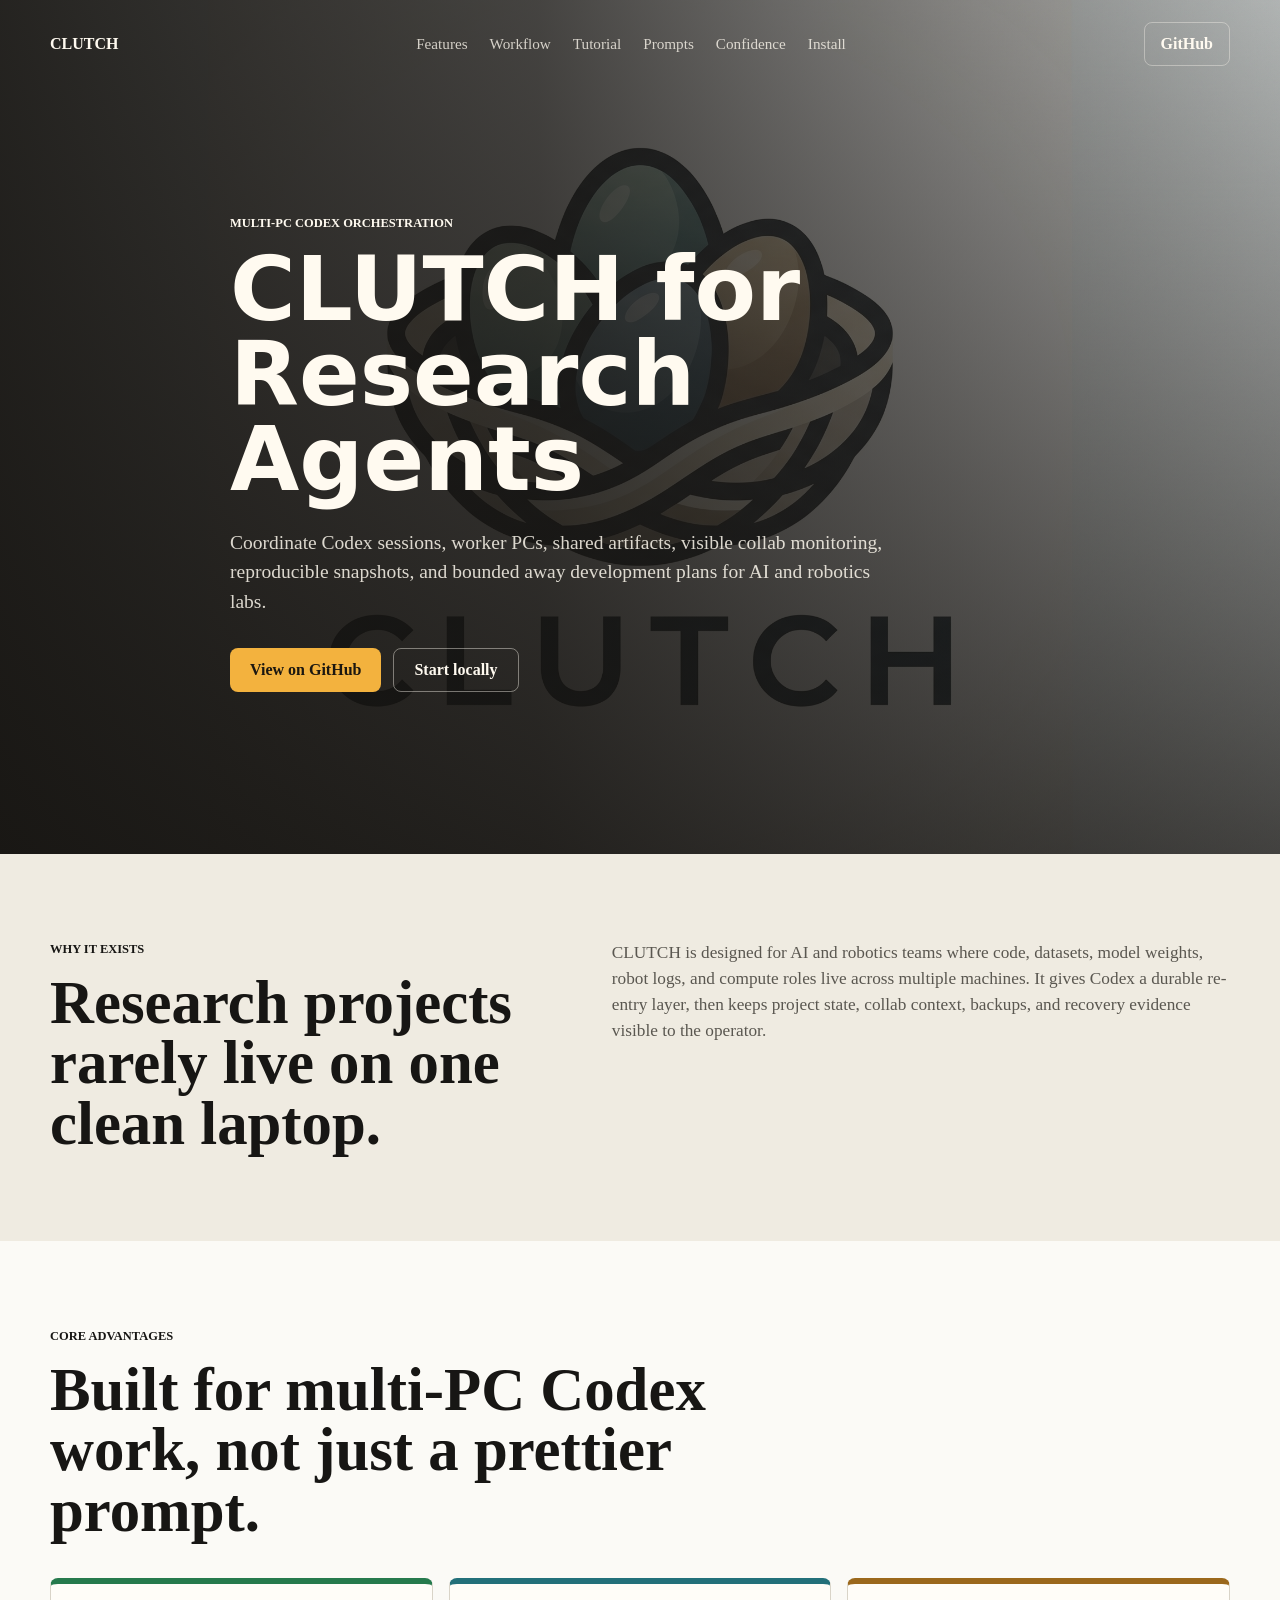
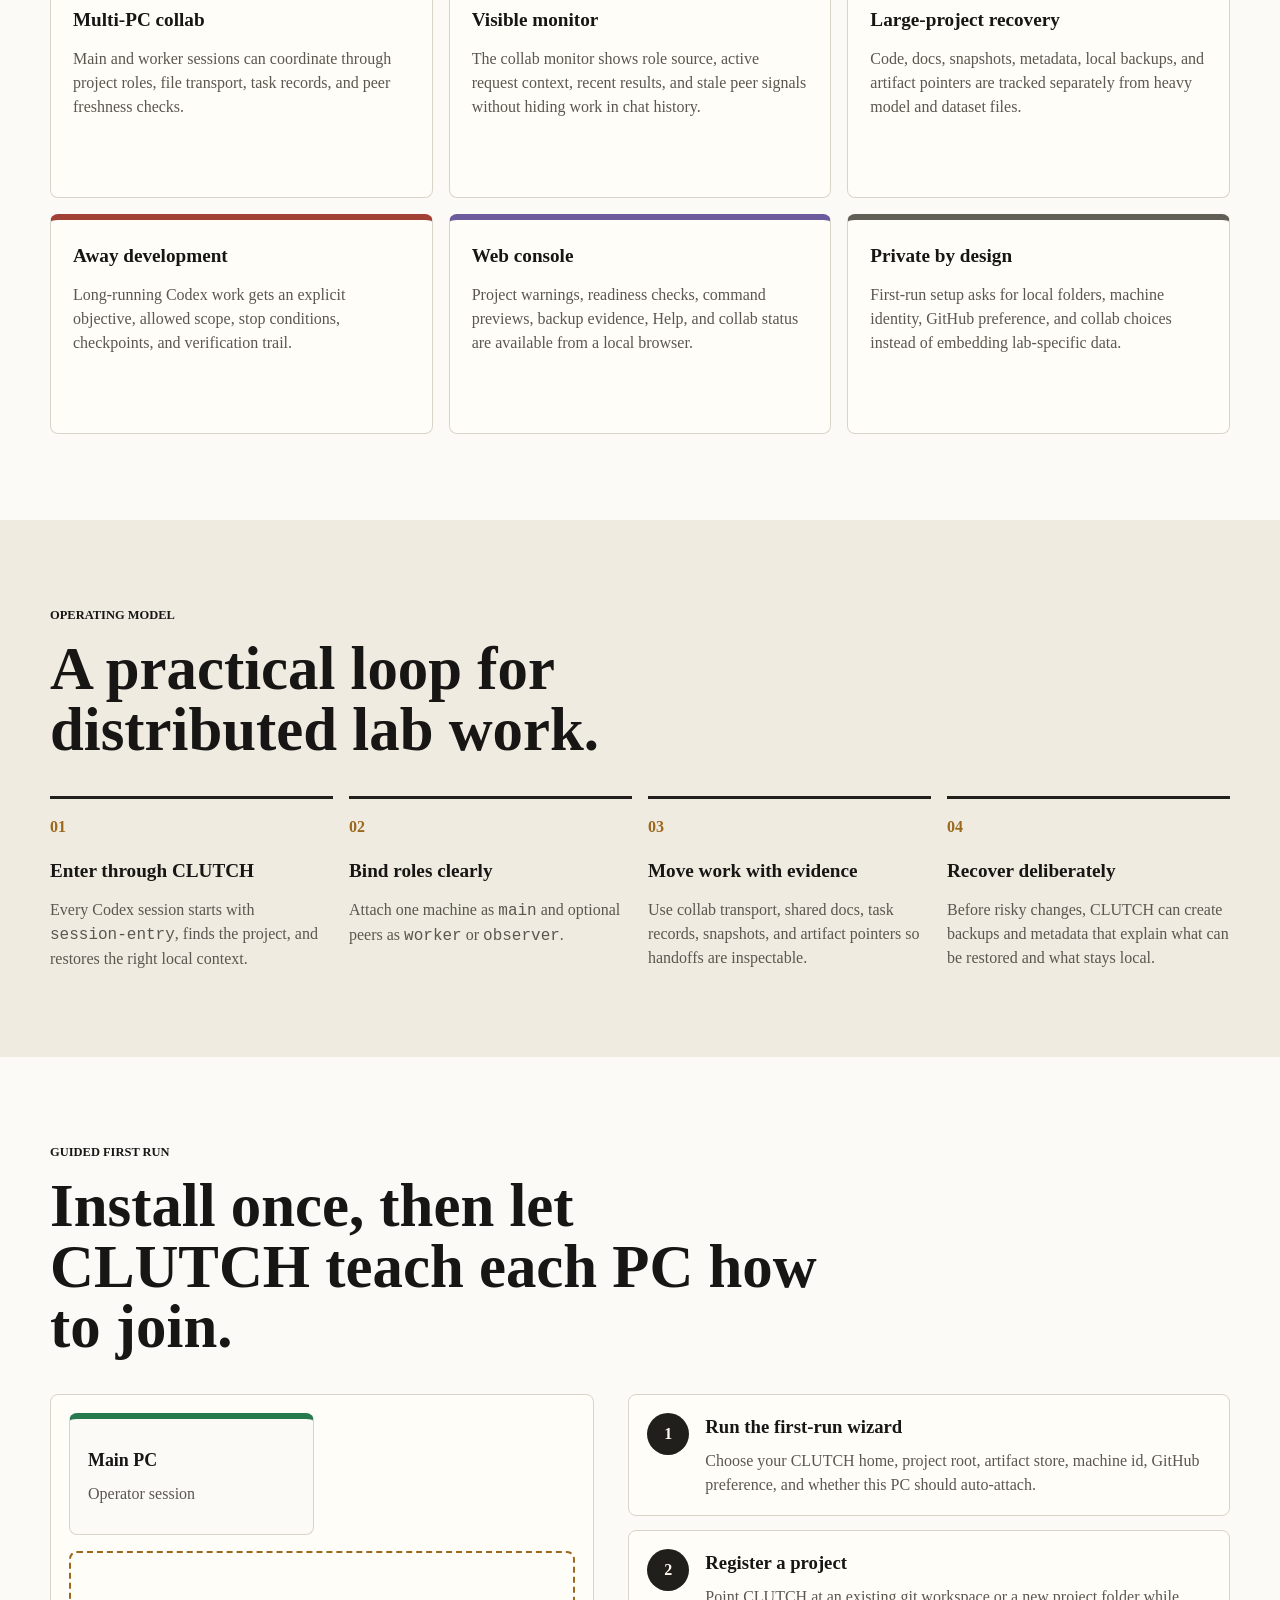
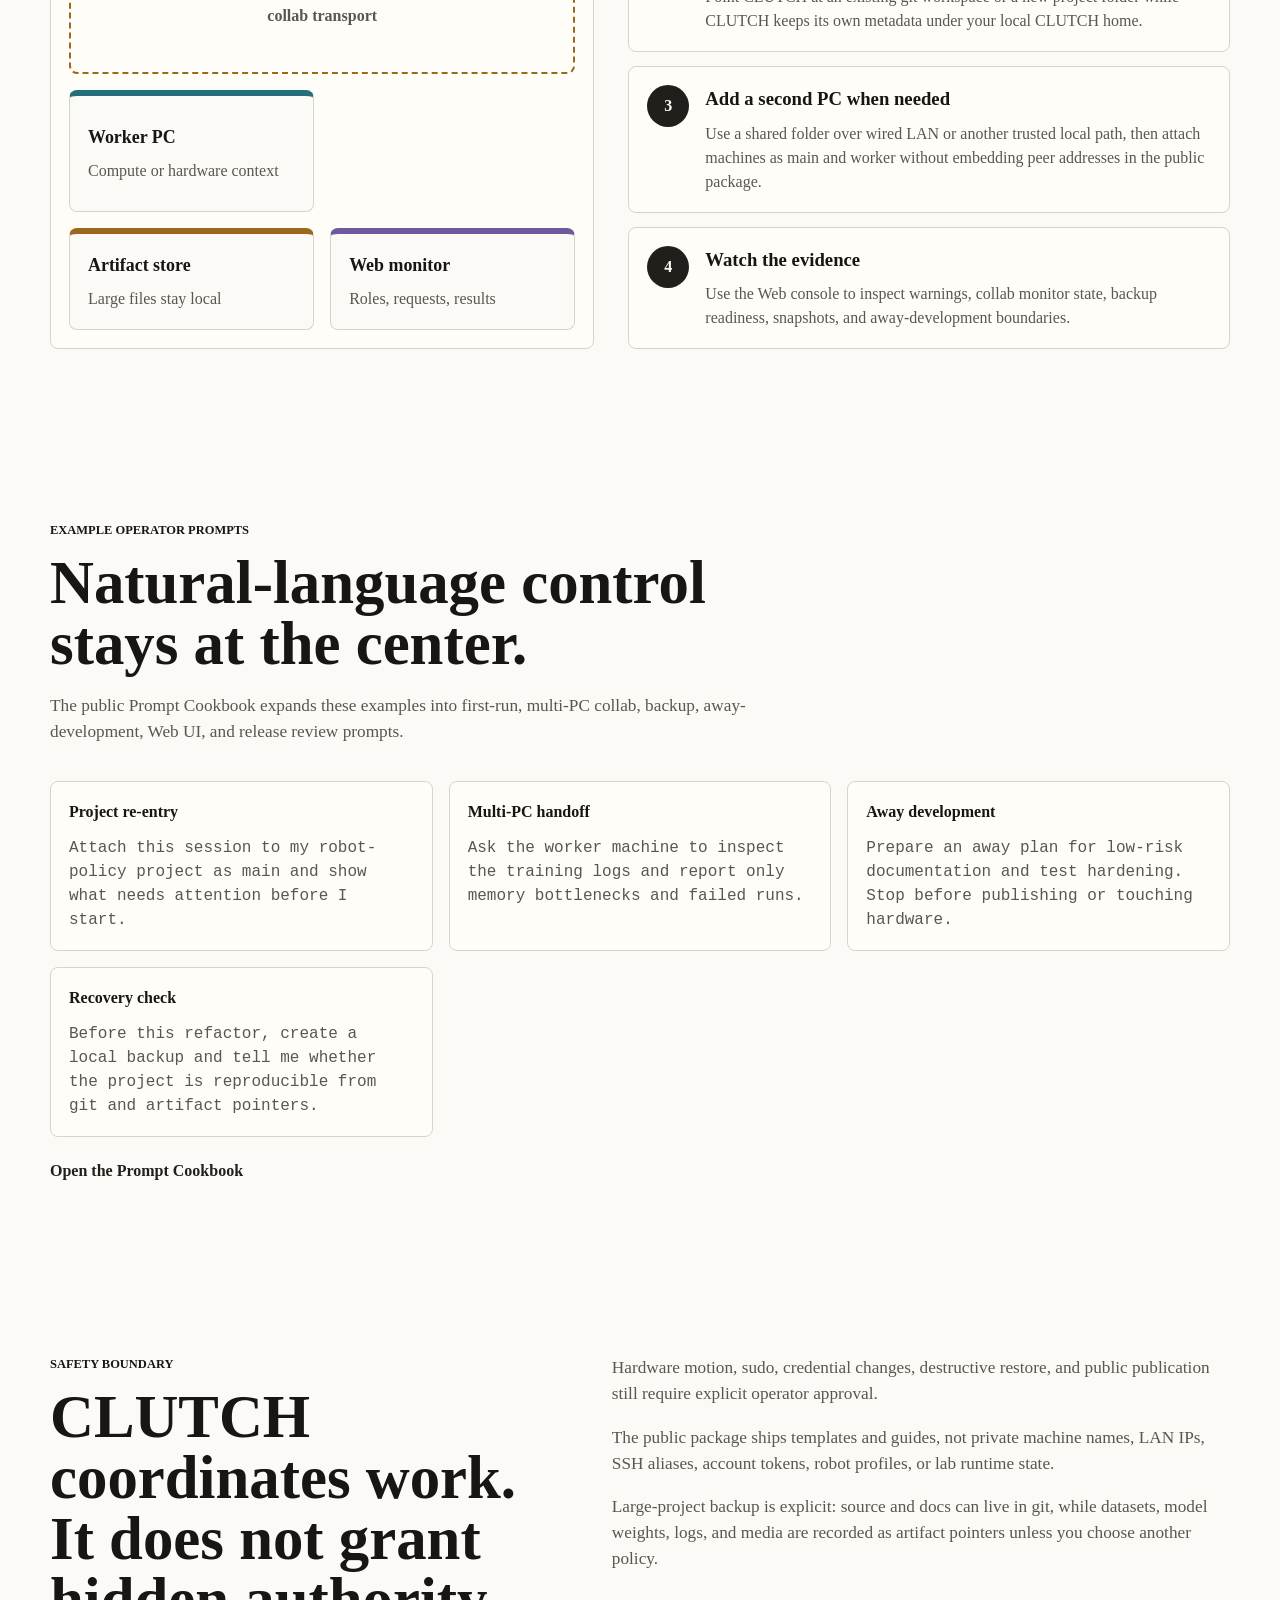
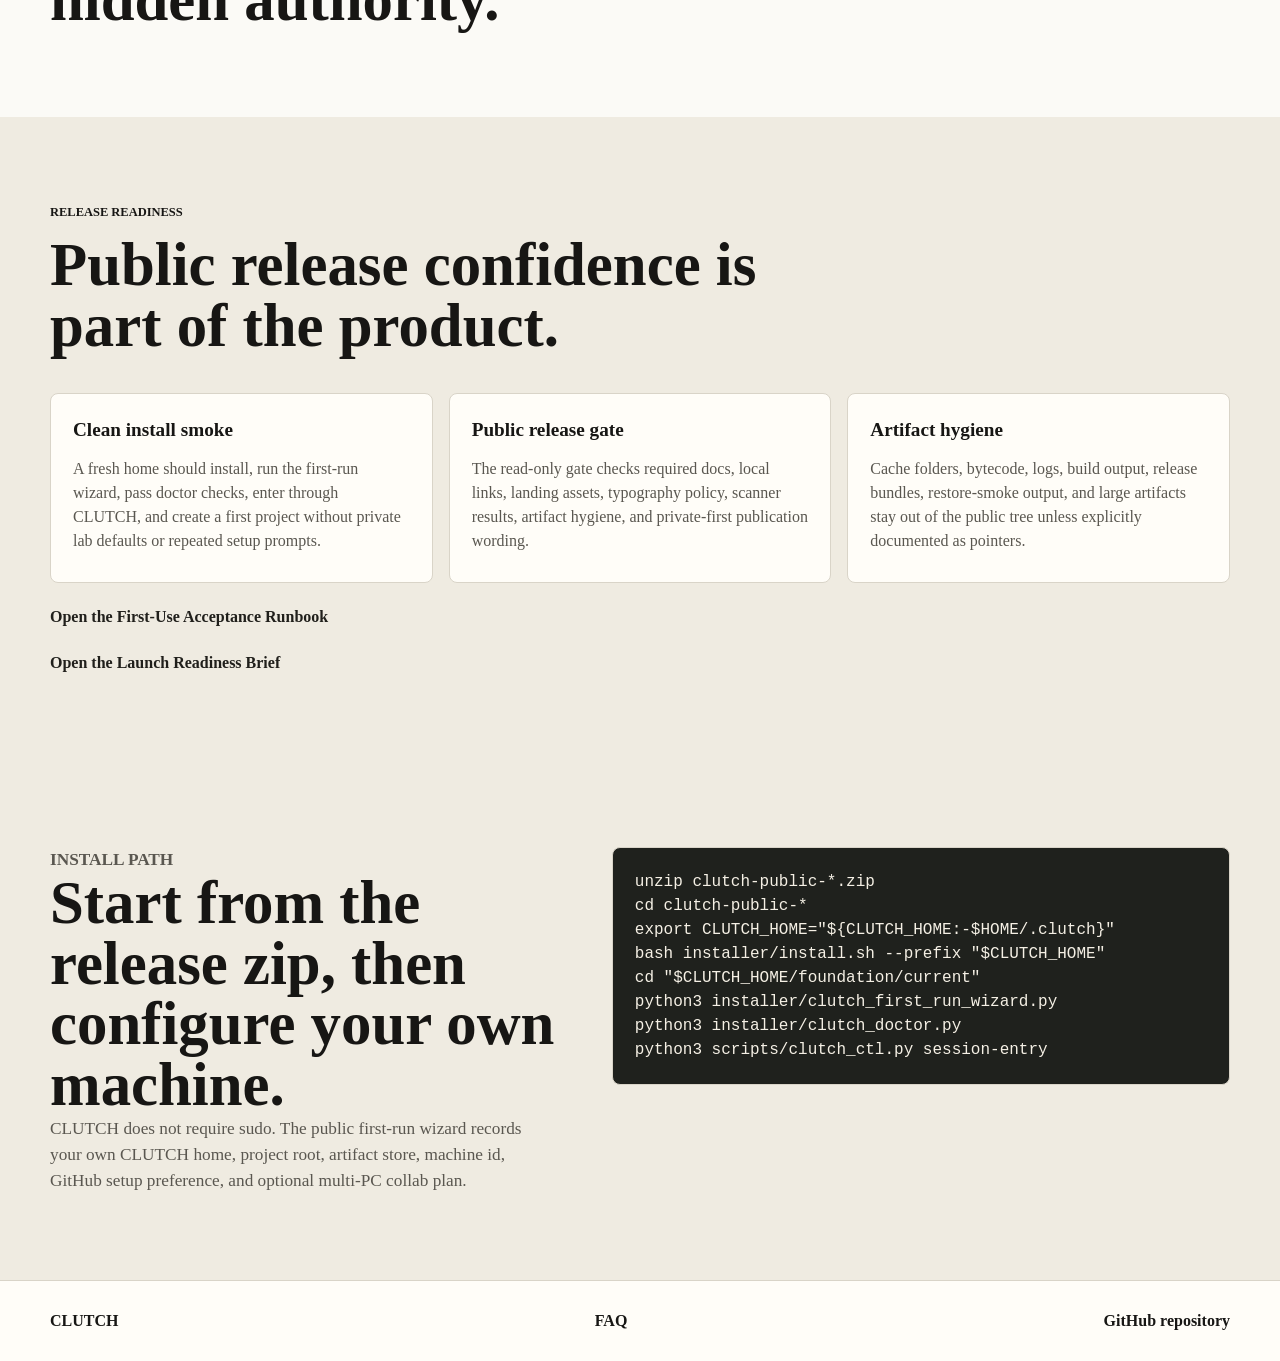
==== site/index.html @ 73053d37 "Refresh public staging collab smoke" ====
<!doctype html>
<html lang="en">
  <head>
    <meta charset="utf-8">
    <meta name="viewport" content="width=device-width, initial-scale=1">
    <title>CLUTCH | Multi-PC Codex orchestration for AI and robotics labs</title>
    <meta
      name="description"
      content="CLUTCH is a local-first Codex orchestration layer for multi-PC AI and robotics lab workflows, backups, reproducibility evidence, and visible collab monitoring."
    >
    <meta property="og:title" content="CLUTCH | Multi-PC Codex orchestration">
    <meta
      property="og:description"
      content="A local-first orchestration layer for Codex sessions, multi-PC collaboration, visible monitoring, snapshots, backups, and bounded away development."
    >
    <meta property="og:image" content="../assets/clutch.png">
    <link rel="stylesheet" href="styles.css">
  </head>
  <body>
    <header class="hero" id="top">
      <nav class="nav" aria-label="Primary navigation">
        <a class="brand" href="#top">CLUTCH</a>
        <div class="nav-links">
          <a href="#features">Features</a>
          <a href="#workflow">Workflow</a>
          <a href="#tutorial">Tutorial</a>
          <a href="#prompts">Prompts</a>
          <a href="#confidence">Confidence</a>
          <a href="#install">Install</a>
        </div>
        <a class="nav-action" href="https://github.com/TREX-CLUTCH/clutch-public">GitHub</a>
      </nav>

      <div class="hero-media" aria-hidden="true">
        <img src="../assets/clutch.png" alt="">
      </div>

      <section class="hero-content">
        <p class="eyebrow">Multi-PC Codex orchestration</p>
        <h1>CLUTCH for Research Agents</h1>
        <p class="lead">
          Coordinate Codex sessions, worker PCs, shared artifacts, visible
          collab monitoring, reproducible snapshots, and bounded away
          development plans for AI and robotics labs.
        </p>
        <div class="hero-actions">
          <a class="button primary" href="https://github.com/TREX-CLUTCH/clutch-public">View on GitHub</a>
          <a class="button secondary" href="#install">Start locally</a>
        </div>
      </section>
    </header>

    <main>
      <section class="intro band" aria-labelledby="intro-title">
        <div class="section-inner intro-grid">
          <div>
            <p class="section-label">Why it exists</p>
            <h2 id="intro-title">Research projects rarely live on one clean laptop.</h2>
          </div>
          <p>
            CLUTCH is designed for AI and robotics teams where code, datasets,
            model weights, robot logs, and compute roles live across multiple
            machines. It gives Codex a durable re-entry layer, then keeps
            project state, collab context, backups, and recovery evidence visible
            to the operator.
          </p>
        </div>
      </section>

      <section class="section" id="features" aria-labelledby="features-title">
        <div class="section-inner">
          <p class="section-label">Core advantages</p>
          <h2 id="features-title">Built for multi-PC Codex work, not just a prettier prompt.</h2>
          <div class="feature-grid">
            <article class="feature-card accent-green">
              <h3>Multi-PC collab</h3>
              <p>Main and worker sessions can coordinate through project roles, file transport, task records, and peer freshness checks.</p>
            </article>
            <article class="feature-card accent-cyan">
              <h3>Visible monitor</h3>
              <p>The collab monitor shows role source, active request context, recent results, and stale peer signals without hiding work in chat history.</p>
            </article>
            <article class="feature-card accent-amber">
              <h3>Large-project recovery</h3>
              <p>Code, docs, snapshots, metadata, local backups, and artifact pointers are tracked separately from heavy model and dataset files.</p>
            </article>
            <article class="feature-card accent-red">
              <h3>Away development</h3>
              <p>Long-running Codex work gets an explicit objective, allowed scope, stop conditions, checkpoints, and verification trail.</p>
            </article>
            <article class="feature-card accent-violet">
              <h3>Web console</h3>
              <p>Project warnings, readiness checks, command previews, backup evidence, Help, and collab status are available from a local browser.</p>
            </article>
            <article class="feature-card accent-gray">
              <h3>Private by design</h3>
              <p>First-run setup asks for local folders, machine identity, GitHub preference, and collab choices instead of embedding lab-specific data.</p>
            </article>
          </div>
        </div>
      </section>

      <section class="workflow band" id="workflow" aria-labelledby="workflow-title">
        <div class="section-inner">
          <p class="section-label">Operating model</p>
          <h2 id="workflow-title">A practical loop for distributed lab work.</h2>
          <ol class="steps">
            <li>
              <span>01</span>
              <div>
                <h3>Enter through CLUTCH</h3>
                <p>Every Codex session starts with <code>session-entry</code>, finds the project, and restores the right local context.</p>
              </div>
            </li>
            <li>
              <span>02</span>
              <div>
                <h3>Bind roles clearly</h3>
                <p>Attach one machine as <code>main</code> and optional peers as <code>worker</code> or <code>observer</code>.</p>
              </div>
            </li>
            <li>
              <span>03</span>
              <div>
                <h3>Move work with evidence</h3>
                <p>Use collab transport, shared docs, task records, snapshots, and artifact pointers so handoffs are inspectable.</p>
              </div>
            </li>
            <li>
              <span>04</span>
              <div>
                <h3>Recover deliberately</h3>
                <p>Before risky changes, CLUTCH can create backups and metadata that explain what can be restored and what stays local.</p>
              </div>
            </li>
          </ol>
        </div>
      </section>

      <section class="section topology" id="tutorial" aria-labelledby="tutorial-title">
        <div class="section-inner">
          <p class="section-label">Guided first run</p>
          <h2 id="tutorial-title">Install once, then let CLUTCH teach each PC how to join.</h2>
          <div class="topology-layout">
            <div class="topology-diagram" aria-label="Example CLUTCH multi-PC topology">
              <div class="node main-node">
                <strong>Main PC</strong>
                <span>Operator session</span>
              </div>
              <div class="transport-line">
                <span>collab transport</span>
              </div>
              <div class="node worker-node">
                <strong>Worker PC</strong>
                <span>Compute or hardware context</span>
              </div>
              <div class="node artifact-node">
                <strong>Artifact store</strong>
                <span>Large files stay local</span>
              </div>
              <div class="node monitor-node">
                <strong>Web monitor</strong>
                <span>Roles, requests, results</span>
              </div>
            </div>
            <div class="tutorial-list">
              <article>
                <span>1</span>
                <div>
                  <h3>Run the first-run wizard</h3>
                  <p>Choose your CLUTCH home, project root, artifact store, machine id, GitHub preference, and whether this PC should auto-attach.</p>
                </div>
              </article>
              <article>
                <span>2</span>
                <div>
                  <h3>Register a project</h3>
                  <p>Point CLUTCH at an existing git workspace or a new project folder while CLUTCH keeps its own metadata under your local CLUTCH home.</p>
                </div>
              </article>
              <article>
                <span>3</span>
                <div>
                  <h3>Add a second PC when needed</h3>
                  <p>Use a shared folder over wired LAN or another trusted local path, then attach machines as main and worker without embedding peer addresses in the public package.</p>
                </div>
              </article>
              <article>
                <span>4</span>
                <div>
                  <h3>Watch the evidence</h3>
                  <p>Use the Web console to inspect warnings, collab monitor state, backup readiness, snapshots, and away-development boundaries.</p>
                </div>
              </article>
            </div>
          </div>
        </div>
      </section>

      <section class="section prompts" id="prompts" aria-labelledby="prompts-title">
        <div class="section-inner">
          <p class="section-label">Example operator prompts</p>
          <h2 id="prompts-title">Natural-language control stays at the center.</h2>
          <p class="section-note">
            The public Prompt Cookbook expands these examples into first-run,
            multi-PC collab, backup, away-development, Web UI, and release
            review prompts.
          </p>
          <div class="prompt-grid">
            <figure>
              <figcaption>Project re-entry</figcaption>
              <pre><code>Attach this session to my robot-policy project as main and show what needs attention before I start.</code></pre>
            </figure>
            <figure>
              <figcaption>Multi-PC handoff</figcaption>
              <pre><code>Ask the worker machine to inspect the training logs and report only memory bottlenecks and failed runs.</code></pre>
            </figure>
            <figure>
              <figcaption>Away development</figcaption>
              <pre><code>Prepare an away plan for low-risk documentation and test hardening. Stop before publishing or touching hardware.</code></pre>
            </figure>
            <figure>
              <figcaption>Recovery check</figcaption>
              <pre><code>Before this refactor, create a local backup and tell me whether the project is reproducible from git and artifact pointers.</code></pre>
            </figure>
          </div>
          <p class="text-link-row">
            <a href="../docs/prompt-cookbook.md">Open the Prompt Cookbook</a>
          </p>
        </div>
      </section>

      <section class="section safety" aria-labelledby="safety-title">
        <div class="section-inner safety-grid">
          <div>
            <p class="section-label">Safety boundary</p>
            <h2 id="safety-title">CLUTCH coordinates work. It does not grant hidden authority.</h2>
          </div>
          <div class="boundary-list">
            <p>Hardware motion, sudo, credential changes, destructive restore, and public publication still require explicit operator approval.</p>
            <p>The public package ships templates and guides, not private machine names, LAN IPs, SSH aliases, account tokens, robot profiles, or lab runtime state.</p>
            <p>Large-project backup is explicit: source and docs can live in git, while datasets, model weights, logs, and media are recorded as artifact pointers unless you choose another policy.</p>
          </div>
        </div>
      </section>

      <section class="section confidence band" id="confidence" aria-labelledby="confidence-title">
        <div class="section-inner">
          <p class="section-label">Release readiness</p>
          <h2 id="confidence-title">Public release confidence is part of the product.</h2>
          <div class="confidence-grid">
            <article>
              <h3>Clean install smoke</h3>
              <p>A fresh home should install, run the first-run wizard, pass doctor checks, enter through CLUTCH, and create a first project without private lab defaults or repeated setup prompts.</p>
            </article>
            <article>
              <h3>Public release gate</h3>
              <p>The read-only gate checks required docs, local links, landing assets, typography policy, scanner results, artifact hygiene, and private-first publication wording.</p>
            </article>
            <article>
              <h3>Artifact hygiene</h3>
              <p>Cache folders, bytecode, logs, build output, release bundles, restore-smoke output, and large artifacts stay out of the public tree unless explicitly documented as pointers.</p>
            </article>
          </div>
          <p class="text-link-row">
            <a href="../docs/first-use-acceptance.md">Open the First-Use Acceptance Runbook</a>
          </p>
          <p class="text-link-row">
            <a href="../docs/launch-readiness-brief.md">Open the Launch Readiness Brief</a>
          </p>
        </div>
      </section>

      <section class="install band" id="install" aria-labelledby="install-title">
        <div class="section-inner install-grid">
          <div>
            <p class="section-label">Install path</p>
            <h2 id="install-title">Start from the release zip, then configure your own machine.</h2>
            <p>
              CLUTCH does not require sudo. The public first-run wizard records
              your own CLUTCH home, project root, artifact store, machine id,
              GitHub setup preference, and optional multi-PC collab plan.
            </p>
          </div>
          <div class="terminal" aria-label="Installation commands">
            <pre><code>unzip clutch-public-*.zip
cd clutch-public-*
export CLUTCH_HOME="${CLUTCH_HOME:-$HOME/.clutch}"
bash installer/install.sh --prefix "$CLUTCH_HOME"
cd "$CLUTCH_HOME/foundation/current"
python3 installer/clutch_first_run_wizard.py
python3 installer/clutch_doctor.py
python3 scripts/clutch_ctl.py session-entry</code></pre>
          </div>
        </div>
      </section>
    </main>

    <footer class="footer">
      <div class="section-inner footer-inner">
        <span>CLUTCH</span>
        <a href="../docs/faq.md">FAQ</a>
        <a href="https://github.com/TREX-CLUTCH/clutch-public">GitHub repository</a>
      </div>
    </footer>
  </body>
</html>
---- site/styles.css ----
:root {
  color-scheme: light;
  --font-sans: Inter, ui-sans-serif, system-ui, -apple-system, BlinkMacSystemFont, "Segoe UI", sans-serif;
  --font-serif: Georgia, "Times New Roman", ui-serif, serif;
  --font-mono: "SFMono-Regular", Consolas, "Liberation Mono", monospace;
  --ink: #171614;
  --muted: #5a5750;
  --paper: #fbfaf6;
  --line: #d9d4c8;
  --green: #267a4d;
  --cyan: #23707a;
  --amber: #9b681c;
  --red: #a34035;
  --violet: #6c5a9d;
  --charcoal: #201f1b;
}

* {
  box-sizing: border-box;
}

html {
  scroll-behavior: smooth;
}

body {
  margin: 0;
  color: var(--ink);
  background: var(--paper);
  font-family: var(--font-serif);
  line-height: 1.5;
}

a {
  color: inherit;
  text-decoration: none;
}

code {
  font-family: var(--font-mono);
}

.hero {
  position: relative;
  min-height: 92vh;
  overflow: hidden;
  color: #fffaf0;
  background: var(--charcoal);
}

.hero::after {
  position: absolute;
  inset: 0;
  content: "";
  background:
    linear-gradient(90deg, rgba(20, 18, 15, 0.92) 0%, rgba(20, 18, 15, 0.78) 42%, rgba(20, 18, 15, 0.28) 100%),
    linear-gradient(180deg, rgba(20, 18, 15, 0.05) 0%, rgba(20, 18, 15, 0.72) 100%);
  z-index: 1;
}

.hero-media {
  position: absolute;
  inset: 0;
}

.hero-media img {
  width: 100%;
  height: 100%;
  object-fit: cover;
  object-position: center;
  filter: saturate(0.86) contrast(1.04);
}

.nav {
  position: relative;
  z-index: 2;
  display: flex;
  align-items: center;
  justify-content: space-between;
  gap: 24px;
  width: min(1180px, calc(100% - 40px));
  margin: 0 auto;
  padding: 22px 0;
}

.brand {
  font-weight: 900;
  letter-spacing: 0;
}

.nav-links {
  display: flex;
  gap: 22px;
  font-size: 0.95rem;
  color: rgba(255, 250, 240, 0.78);
}

.nav-action,
.button {
  display: inline-flex;
  min-height: 44px;
  align-items: center;
  justify-content: center;
  border-radius: 8px;
  font-weight: 800;
}

.nav-action {
  border: 1px solid rgba(255, 250, 240, 0.36);
  padding: 0 16px;
}

.hero-content {
  position: relative;
  z-index: 2;
  width: min(820px, calc(100% - 40px));
  margin: 0 auto;
  padding: 14vh 0 18vh;
}

.eyebrow,
.section-label {
  margin: 0 0 14px;
  font-size: 0.78rem;
  font-weight: 900;
  letter-spacing: 0;
  text-transform: uppercase;
}

.hero h1 {
  max-width: 760px;
  margin: 0;
  font-family: var(--font-sans);
  font-size: 5.6rem;
  line-height: 0.95;
  letter-spacing: 0;
}

.lead {
  max-width: 680px;
  margin: 26px 0 0;
  color: rgba(255, 250, 240, 0.84);
  font-size: 1.22rem;
}

.hero-actions {
  display: flex;
  flex-wrap: wrap;
  gap: 12px;
  margin-top: 32px;
}

.button {
  padding: 0 20px;
}

.button.primary {
  background: #f3b23e;
  color: #1b1710;
}

.button.secondary {
  border: 1px solid rgba(255, 250, 240, 0.42);
  color: #fffaf0;
}

.section,
.band {
  padding: 86px 0;
}

.band {
  background: #efebe1;
}

.section-inner {
  width: min(1180px, calc(100% - 40px));
  margin: 0 auto;
}

.intro-grid,
.install-grid,
.safety-grid {
  display: grid;
  grid-template-columns: minmax(0, 0.9fr) minmax(0, 1.1fr);
  gap: 56px;
  align-items: start;
}

h2 {
  max-width: 780px;
  margin: 0;
  font-size: 3.8rem;
  line-height: 1;
  letter-spacing: 0;
}

.intro p:last-child,
.install p,
.boundary-list p {
  margin: 0;
  color: var(--muted);
  font-size: 1.08rem;
}

.section-note {
  max-width: 760px;
  margin: 18px 0 0;
  color: var(--muted);
  font-size: 1.08rem;
}

.text-link-row {
  margin: 22px 0 0;
}

.text-link-row a {
  color: var(--charcoal);
  font-weight: 900;
}

.boundary-list {
  display: grid;
  gap: 18px;
}

.feature-grid,
.prompt-grid,
.confidence-grid {
  display: grid;
  grid-template-columns: repeat(3, minmax(0, 1fr));
  gap: 16px;
  margin-top: 36px;
}

.feature-card,
.prompt-grid figure,
.confidence-grid article,
.terminal {
  border: 1px solid var(--line);
  border-radius: 8px;
  background: #fffdf8;
}

.feature-card {
  min-height: 220px;
  padding: 22px;
  border-top-width: 6px;
}

.feature-card h3,
.steps h3 {
  margin: 0;
  font-size: 1.2rem;
}

.feature-card p,
.steps p,
.prompt-grid pre {
  margin: 12px 0 0;
  color: var(--muted);
}

.accent-green { border-top-color: var(--green); }
.accent-cyan { border-top-color: var(--cyan); }
.accent-amber { border-top-color: var(--amber); }
.accent-red { border-top-color: var(--red); }
.accent-violet { border-top-color: var(--violet); }
.accent-gray { border-top-color: #615e56; }

.steps {
  display: grid;
  grid-template-columns: repeat(4, minmax(0, 1fr));
  gap: 16px;
  margin: 36px 0 0;
  padding: 0;
  list-style: none;
}

.steps li {
  border-top: 3px solid var(--charcoal);
  padding-top: 16px;
}

.steps span {
  display: block;
  margin-bottom: 18px;
  color: var(--amber);
  font-weight: 900;
}

.topology-layout {
  display: grid;
  grid-template-columns: minmax(0, 0.95fr) minmax(0, 1.05fr);
  gap: 34px;
  align-items: stretch;
  margin-top: 36px;
}

.topology-diagram {
  position: relative;
  display: grid;
  min-height: 520px;
  grid-template-columns: repeat(2, minmax(0, 1fr));
  grid-template-rows: repeat(3, minmax(120px, 1fr));
  gap: 16px;
  border: 1px solid var(--line);
  border-radius: 8px;
  background: #fffdf8;
  padding: 18px;
}

.node,
.transport-line {
  display: flex;
  flex-direction: column;
  justify-content: center;
  border-radius: 8px;
  padding: 18px;
}

.node {
  border: 1px solid var(--line);
  background: #fbfaf6;
}

.node strong {
  font-size: 1.12rem;
}

.node span,
.transport-line span {
  margin-top: 8px;
  color: var(--muted);
}

.main-node {
  border-top: 6px solid var(--green);
}

.worker-node {
  border-top: 6px solid var(--cyan);
}

.artifact-node {
  grid-column: 1 / 2;
  border-top: 6px solid var(--amber);
}

.monitor-node {
  grid-column: 2 / 3;
  border-top: 6px solid var(--violet);
}

.transport-line {
  grid-column: 1 / 3;
  align-items: center;
  border: 2px dashed #9b681c;
  color: var(--amber);
  font-weight: 900;
  text-align: center;
}

.tutorial-list {
  display: grid;
  gap: 14px;
}

.tutorial-list article {
  display: grid;
  grid-template-columns: 42px minmax(0, 1fr);
  gap: 16px;
  border: 1px solid var(--line);
  border-radius: 8px;
  background: #fffdf8;
  padding: 18px;
}

.tutorial-list span {
  display: inline-flex;
  width: 42px;
  height: 42px;
  align-items: center;
  justify-content: center;
  border-radius: 50%;
  background: var(--charcoal);
  color: #fffaf0;
  font-weight: 900;
}

.tutorial-list h3 {
  margin: 0;
}

.tutorial-list p {
  margin: 8px 0 0;
  color: var(--muted);
}

.prompt-grid figure {
  margin: 0;
  padding: 18px;
}

.confidence-grid article {
  min-height: 190px;
  padding: 22px;
}

.confidence-grid h3 {
  margin: 0;
  font-size: 1.2rem;
}

.confidence-grid p {
  margin: 12px 0 0;
  color: var(--muted);
}

.prompt-grid figcaption {
  font-weight: 900;
}

.prompt-grid pre,
.terminal pre {
  white-space: pre-wrap;
  word-break: break-word;
}

.terminal {
  background: #1f211d;
  color: #f5f0e5;
  padding: 22px;
}

.terminal pre {
  margin: 0;
}

.footer {
  border-top: 1px solid var(--line);
  padding: 28px 0;
  background: #fffdf8;
}

.footer-inner {
  display: flex;
  justify-content: space-between;
  gap: 20px;
  font-weight: 800;
}

@media (max-width: 900px) {
  .nav {
    align-items: flex-start;
  }

  .nav-links {
    display: none;
  }

  .hero-content {
    padding-top: 10vh;
  }

  .hero h1 {
    font-size: 4rem;
  }

  h2 {
    font-size: 2.45rem;
  }

  .intro-grid,
  .install-grid,
  .safety-grid,
  .topology-layout,
  .feature-grid,
  .prompt-grid,
  .confidence-grid,
  .steps {
    grid-template-columns: 1fr;
  }
}

@media (max-width: 520px) {
  .hero h1 {
    font-size: 3.1rem;
  }

  h2 {
    font-size: 2rem;
  }

  .topology-diagram {
    min-height: auto;
    grid-template-columns: 1fr;
    grid-template-rows: none;
  }

  .transport-line,
  .artifact-node,
  .monitor-node {
    grid-column: auto;
  }
}
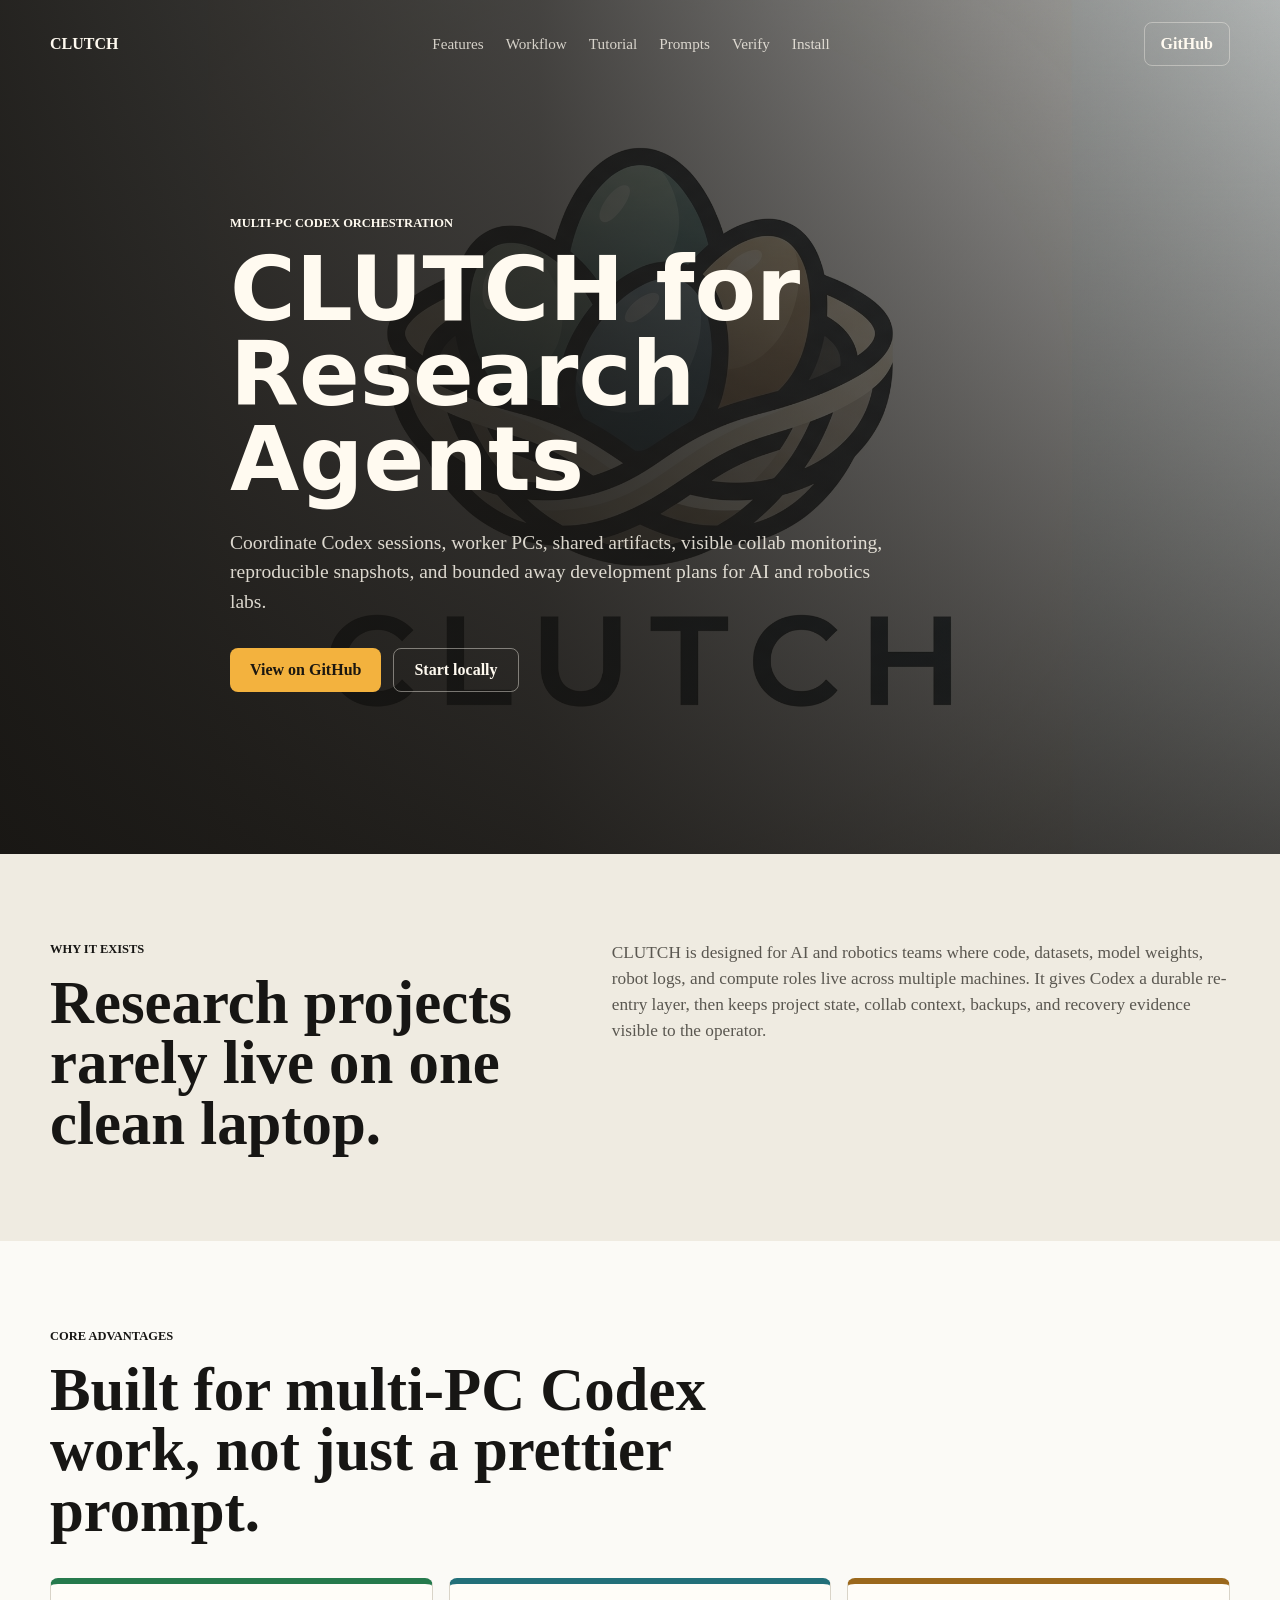
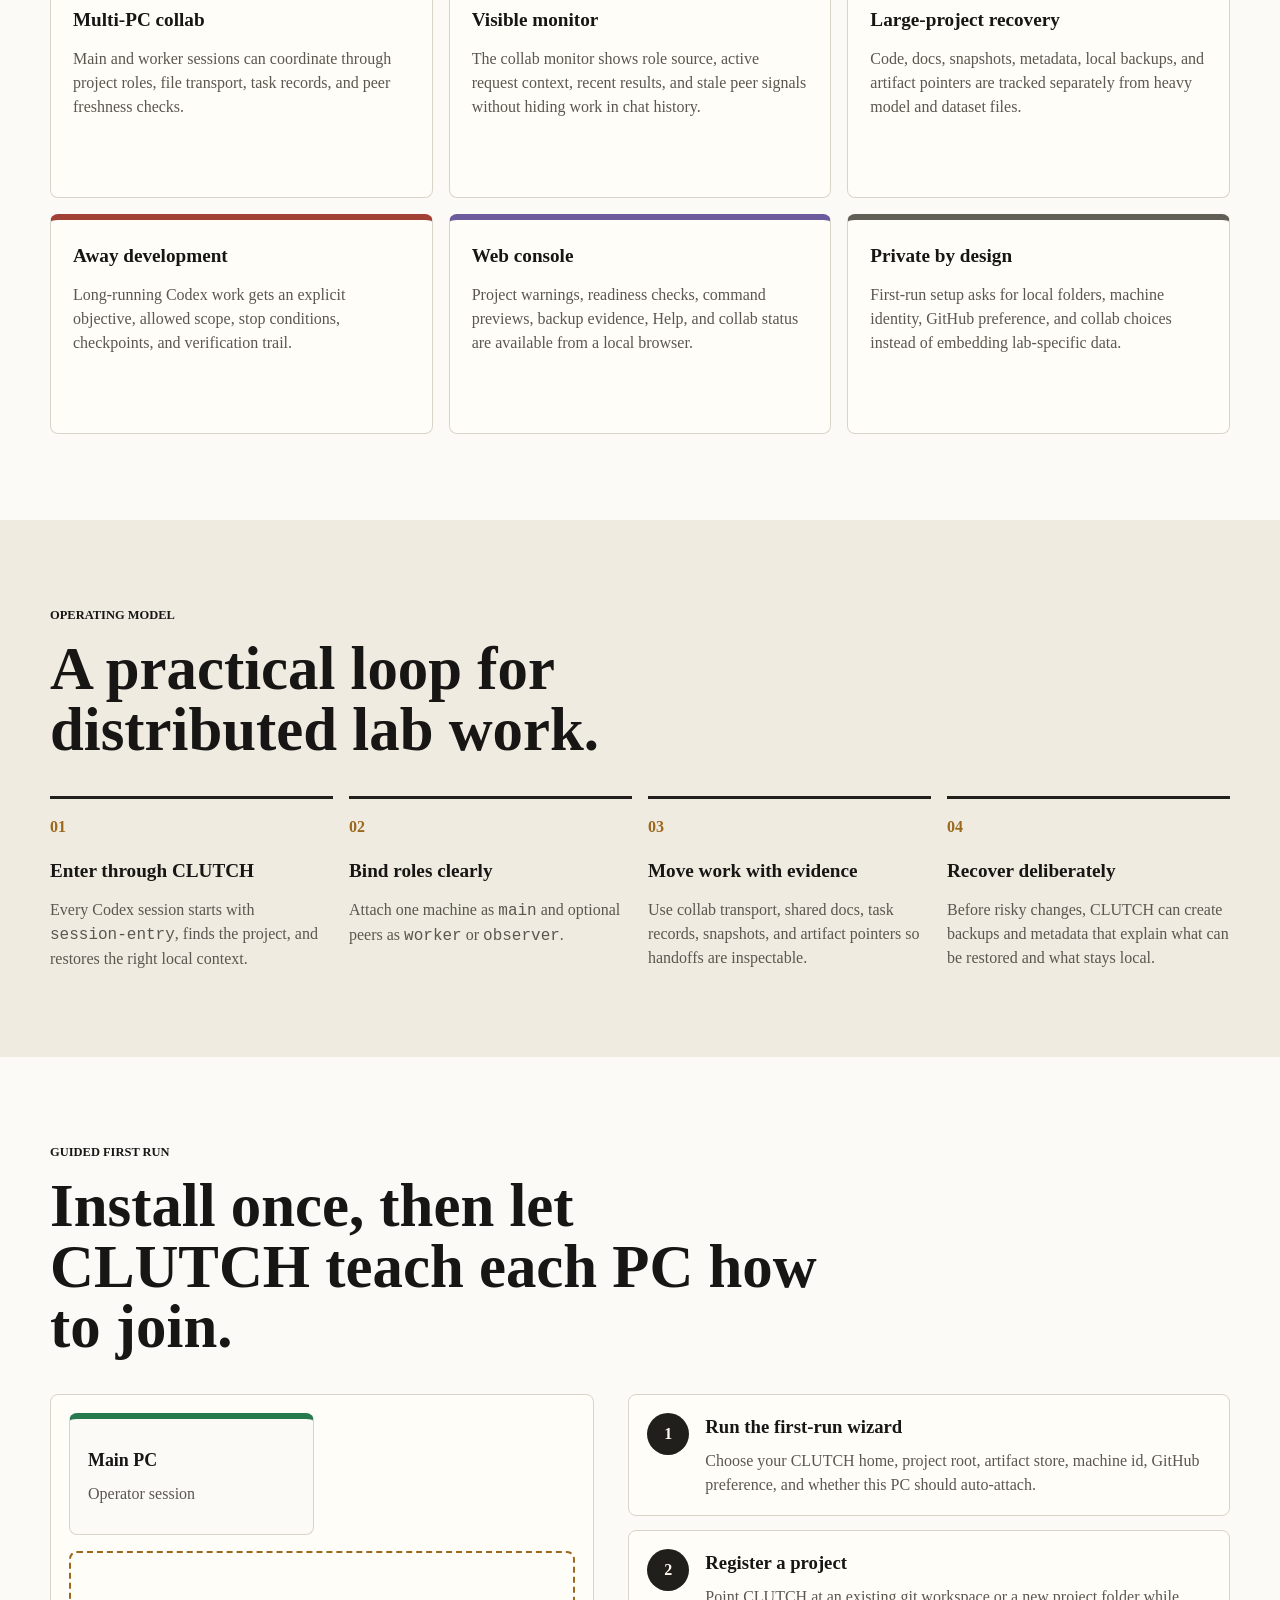
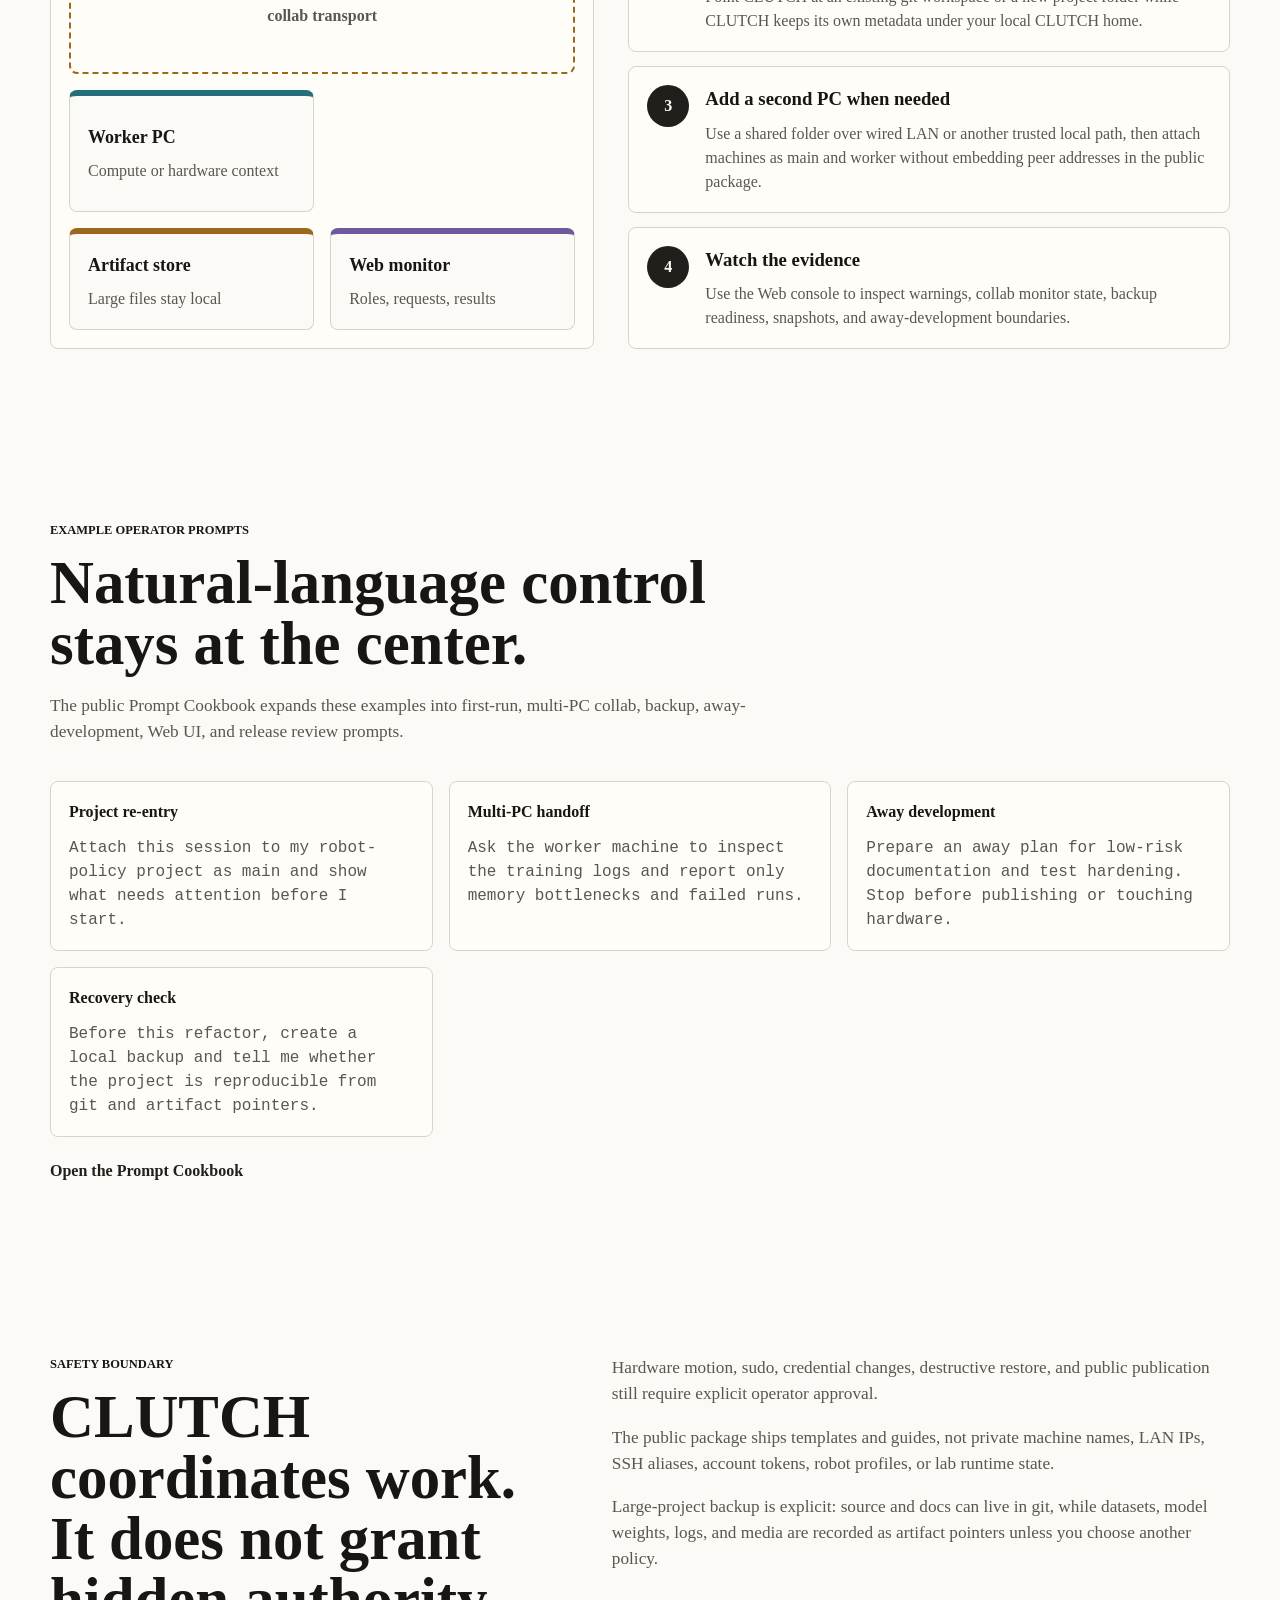
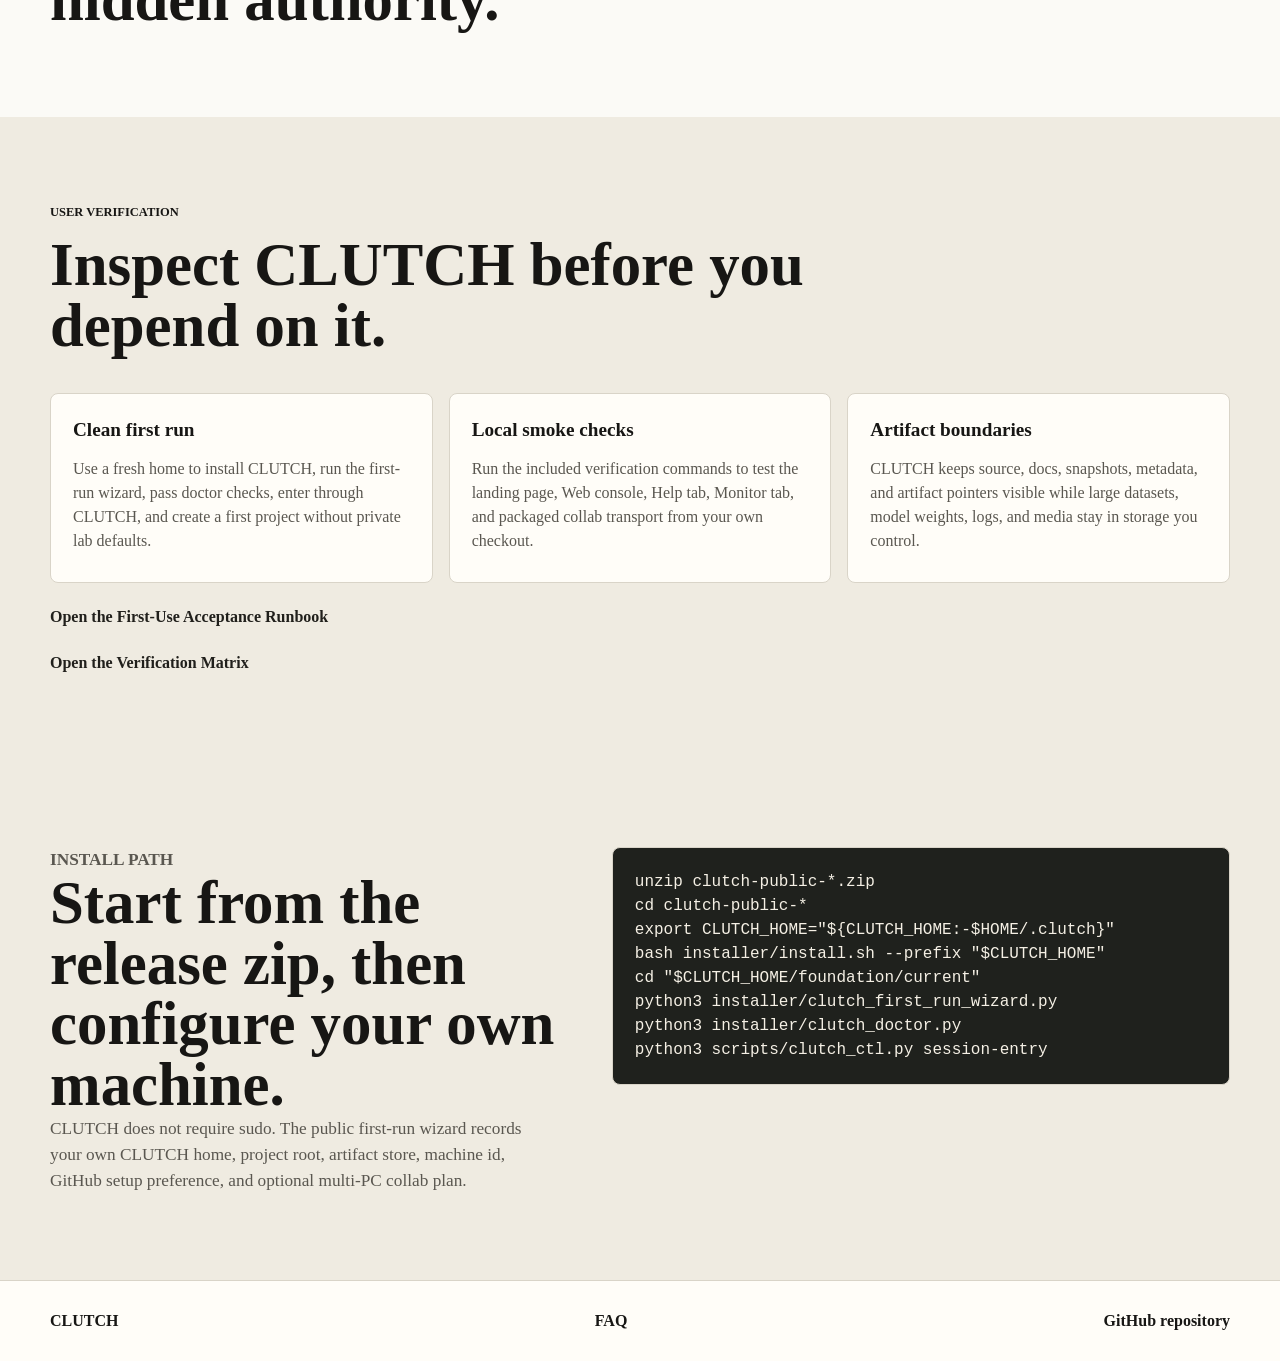
==== commit 745de052: "Release CLUTCH v0.1.0" ====
--- a/site/index.html
+++ b/site/index.html
@@ -25,10 +25,10 @@
           <a href="#workflow">Workflow</a>
           <a href="#tutorial">Tutorial</a>
           <a href="#prompts">Prompts</a>
-          <a href="#confidence">Confidence</a>
+          <a href="#verification">Verify</a>
           <a href="#install">Install</a>
         </div>
-        <a class="nav-action" href="https://github.com/TREX-CLUTCH/clutch-public">GitHub</a>
+        <a class="nav-action" href="https://github.com/TREX-CLUTCH/CLUTCH">GitHub</a>
       </nav>
 
       <div class="hero-media" aria-hidden="true">
@@ -44,7 +44,7 @@
           development plans for AI and robotics labs.
         </p>
         <div class="hero-actions">
-          <a class="button primary" href="https://github.com/TREX-CLUTCH/clutch-public">View on GitHub</a>
+          <a class="button primary" href="https://github.com/TREX-CLUTCH/CLUTCH">View on GitHub</a>
           <a class="button secondary" href="#install">Start locally</a>
         </div>
       </section>
@@ -244,29 +244,29 @@
         </div>
       </section>
 
-      <section class="section confidence band" id="confidence" aria-labelledby="confidence-title">
-        <div class="section-inner">
-          <p class="section-label">Release readiness</p>
-          <h2 id="confidence-title">Public release confidence is part of the product.</h2>
+      <section class="section confidence band" id="verification" aria-labelledby="verification-title">
+        <div class="section-inner">
+          <p class="section-label">User verification</p>
+          <h2 id="verification-title">Inspect CLUTCH before you depend on it.</h2>
           <div class="confidence-grid">
             <article>
-              <h3>Clean install smoke</h3>
-              <p>A fresh home should install, run the first-run wizard, pass doctor checks, enter through CLUTCH, and create a first project without private lab defaults or repeated setup prompts.</p>
+              <h3>Clean first run</h3>
+              <p>Use a fresh home to install CLUTCH, run the first-run wizard, pass doctor checks, enter through CLUTCH, and create a first project without private lab defaults.</p>
             </article>
             <article>
-              <h3>Public release gate</h3>
-              <p>The read-only gate checks required docs, local links, landing assets, typography policy, scanner results, artifact hygiene, and private-first publication wording.</p>
+              <h3>Local smoke checks</h3>
+              <p>Run the included verification commands to test the landing page, Web console, Help tab, Monitor tab, and packaged collab transport from your own checkout.</p>
             </article>
             <article>
-              <h3>Artifact hygiene</h3>
-              <p>Cache folders, bytecode, logs, build output, release bundles, restore-smoke output, and large artifacts stay out of the public tree unless explicitly documented as pointers.</p>
+              <h3>Artifact boundaries</h3>
+              <p>CLUTCH keeps source, docs, snapshots, metadata, and artifact pointers visible while large datasets, model weights, logs, and media stay in storage you control.</p>
             </article>
           </div>
           <p class="text-link-row">
             <a href="../docs/first-use-acceptance.md">Open the First-Use Acceptance Runbook</a>
           </p>
           <p class="text-link-row">
-            <a href="../docs/launch-readiness-brief.md">Open the Launch Readiness Brief</a>
+            <a href="../docs/verification-matrix.md">Open the Verification Matrix</a>
           </p>
         </div>
       </section>
@@ -300,7 +300,7 @@
       <div class="section-inner footer-inner">
         <span>CLUTCH</span>
         <a href="../docs/faq.md">FAQ</a>
-        <a href="https://github.com/TREX-CLUTCH/clutch-public">GitHub repository</a>
+        <a href="https://github.com/TREX-CLUTCH/CLUTCH">GitHub repository</a>
       </div>
     </footer>
   </body>
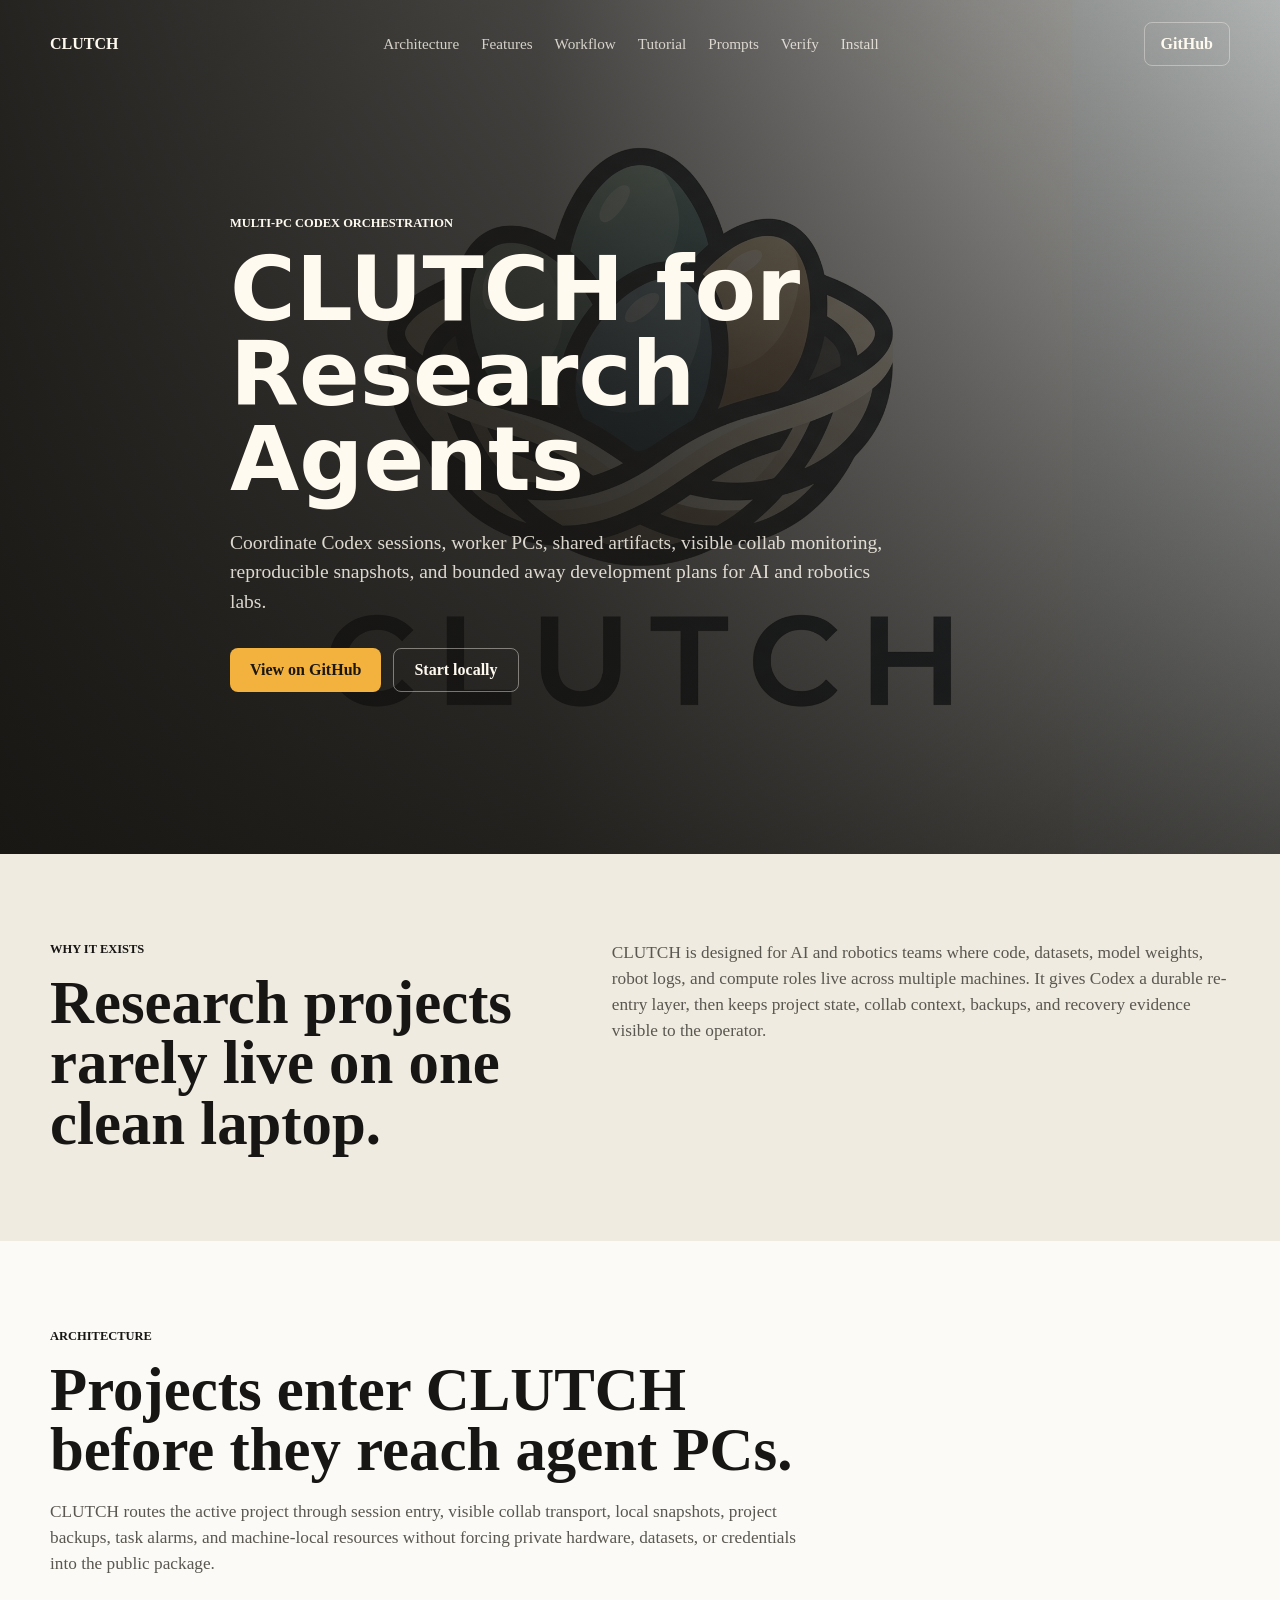
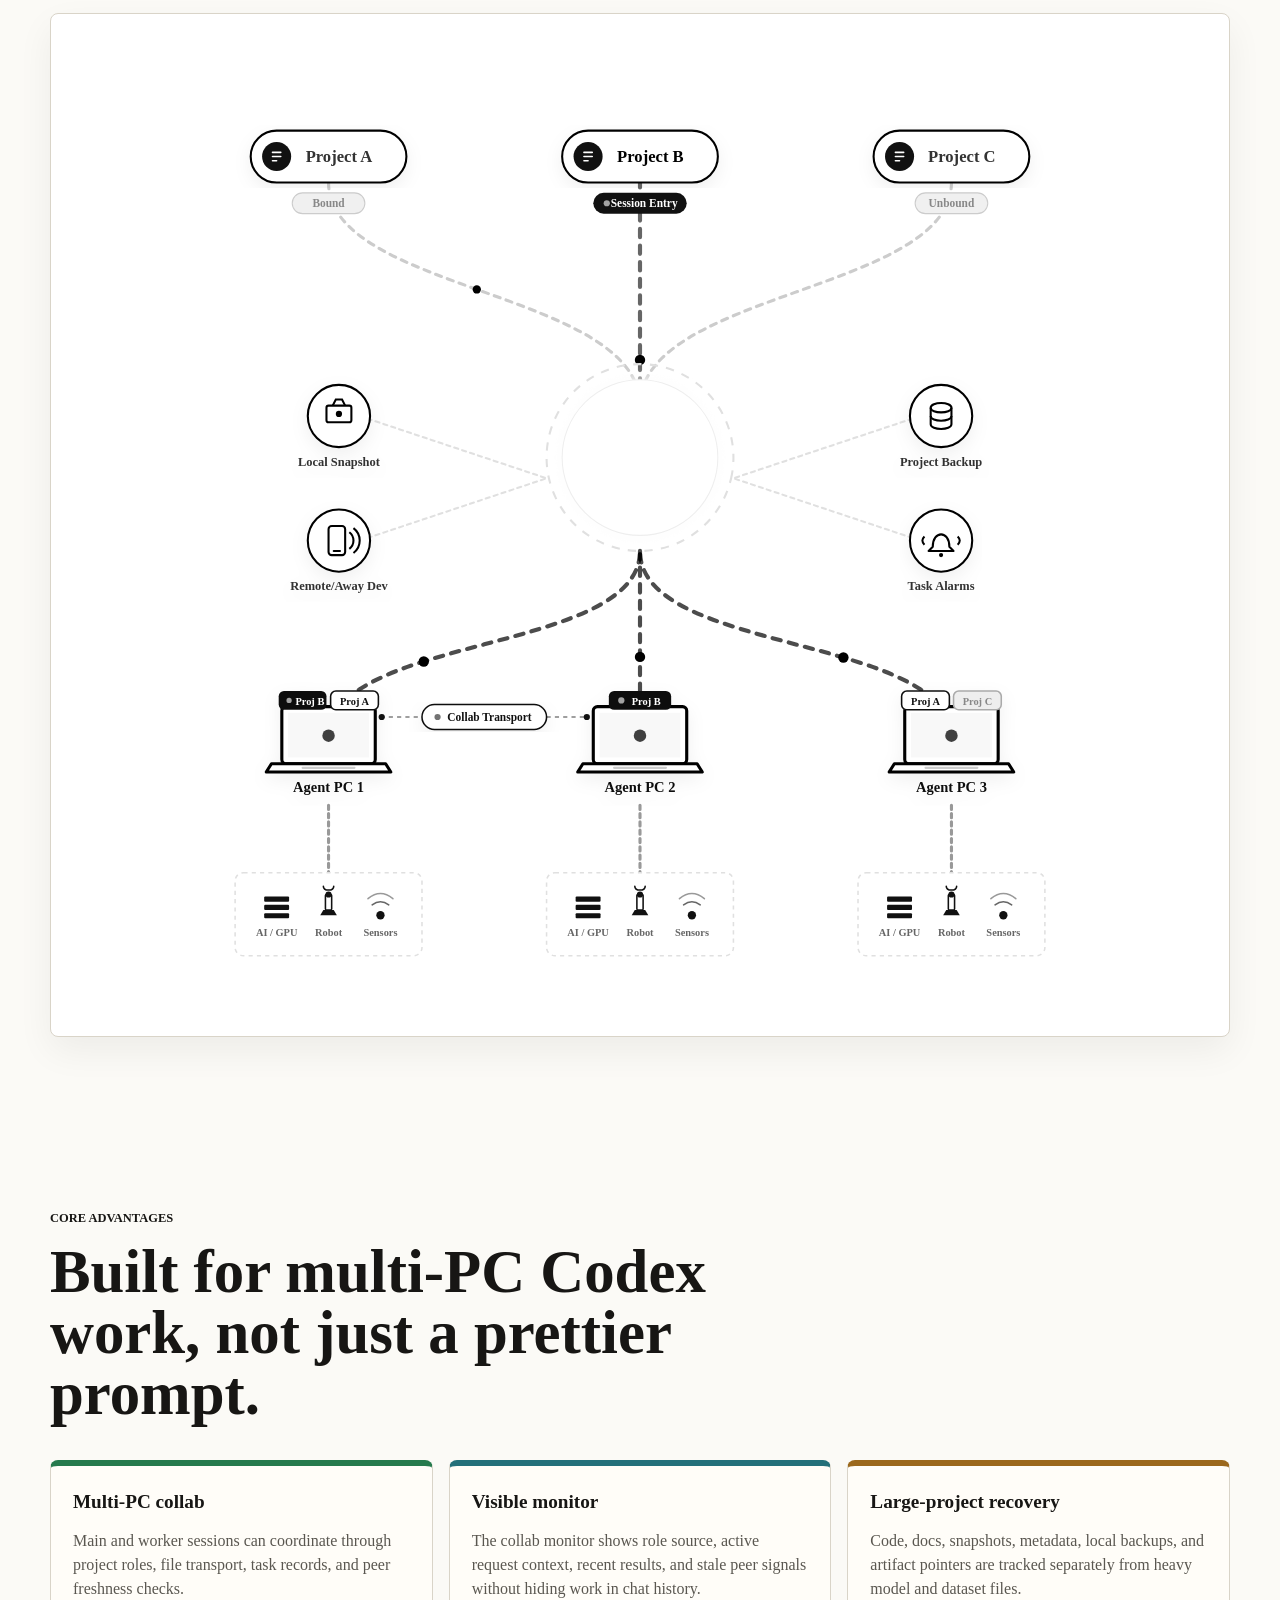
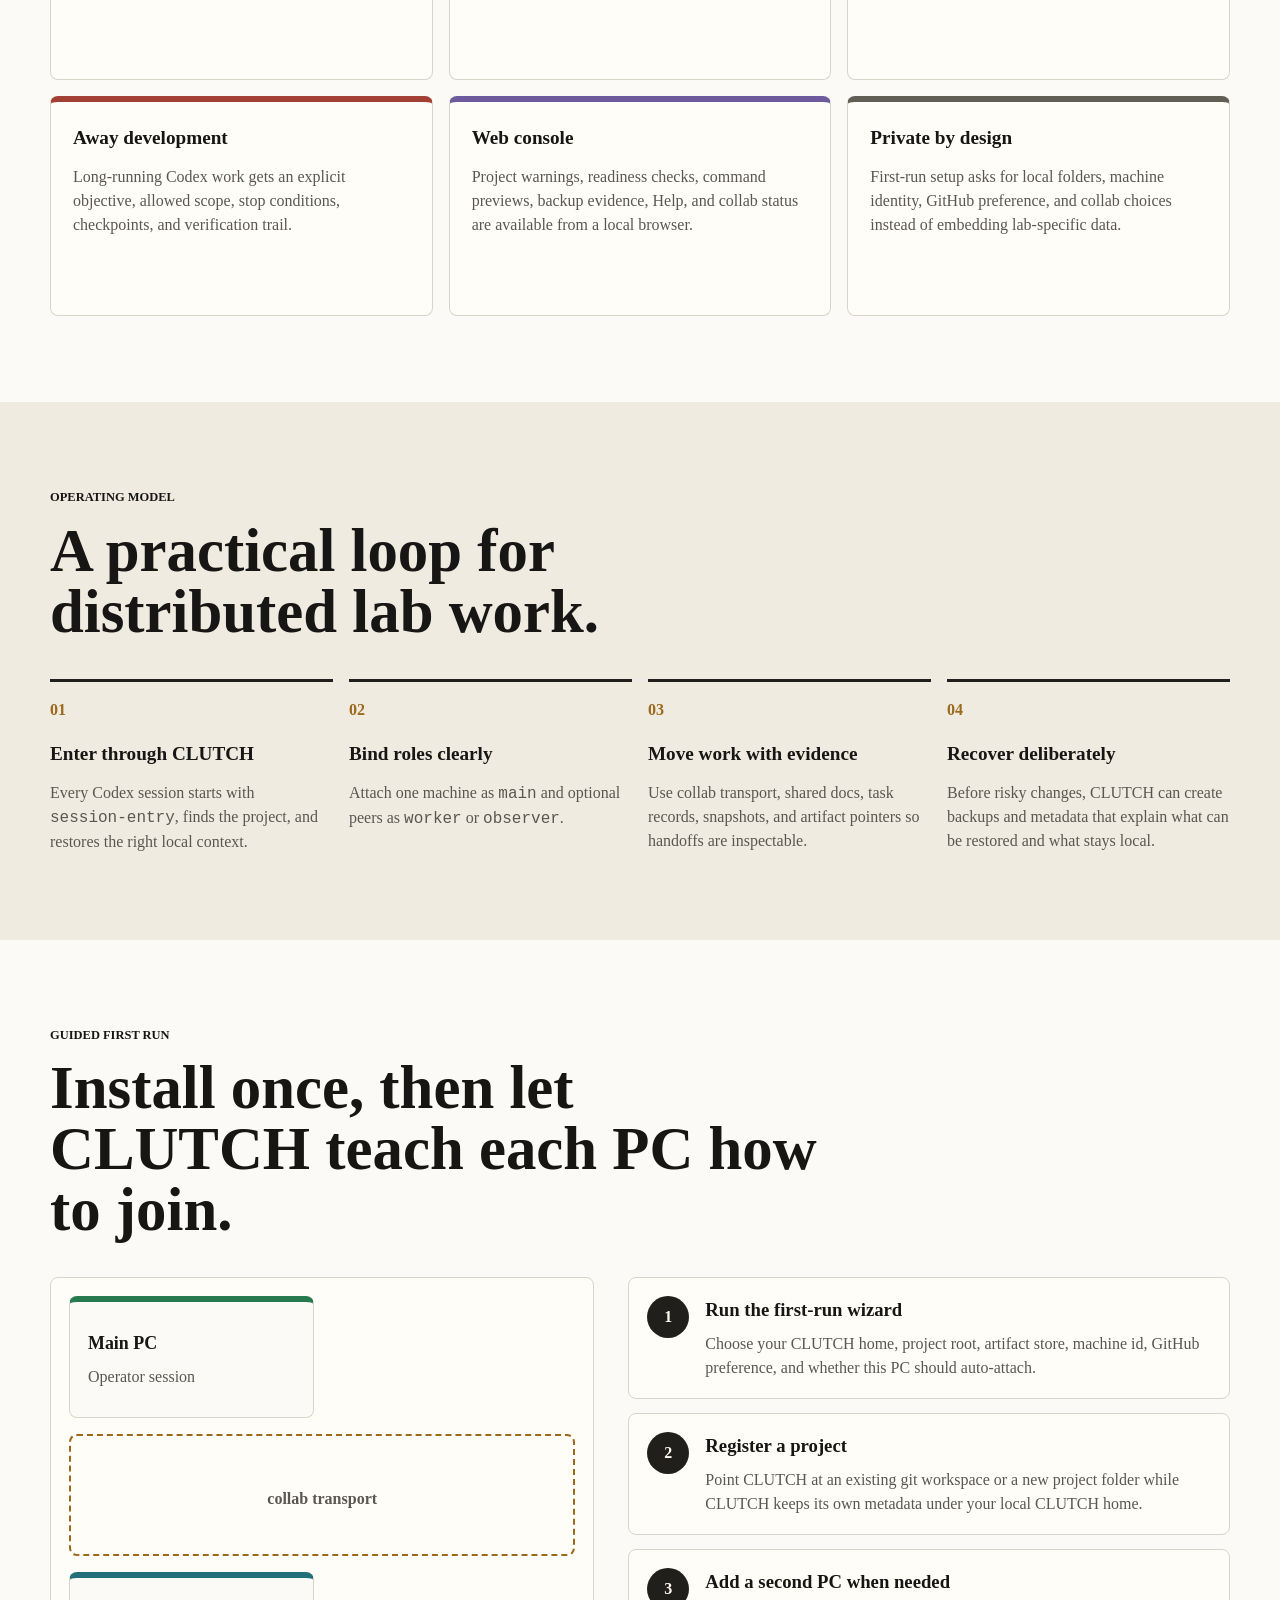
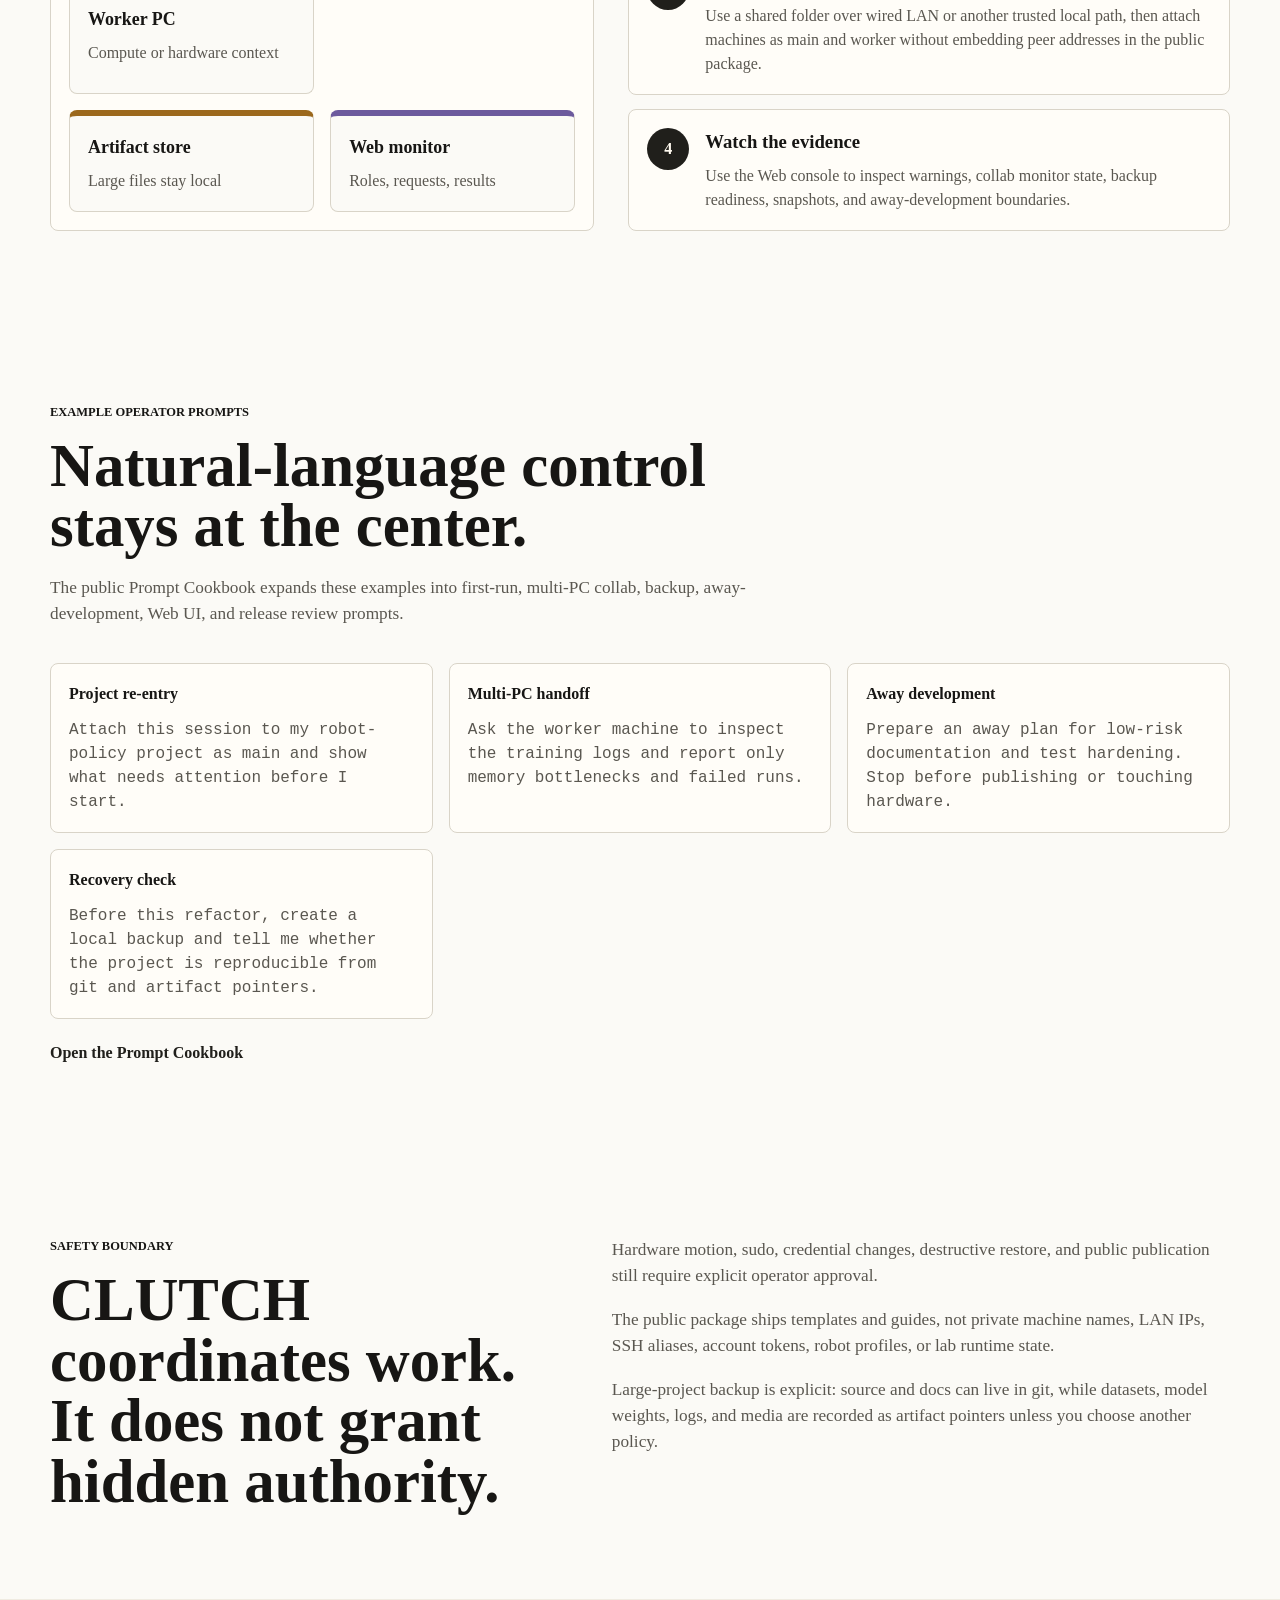
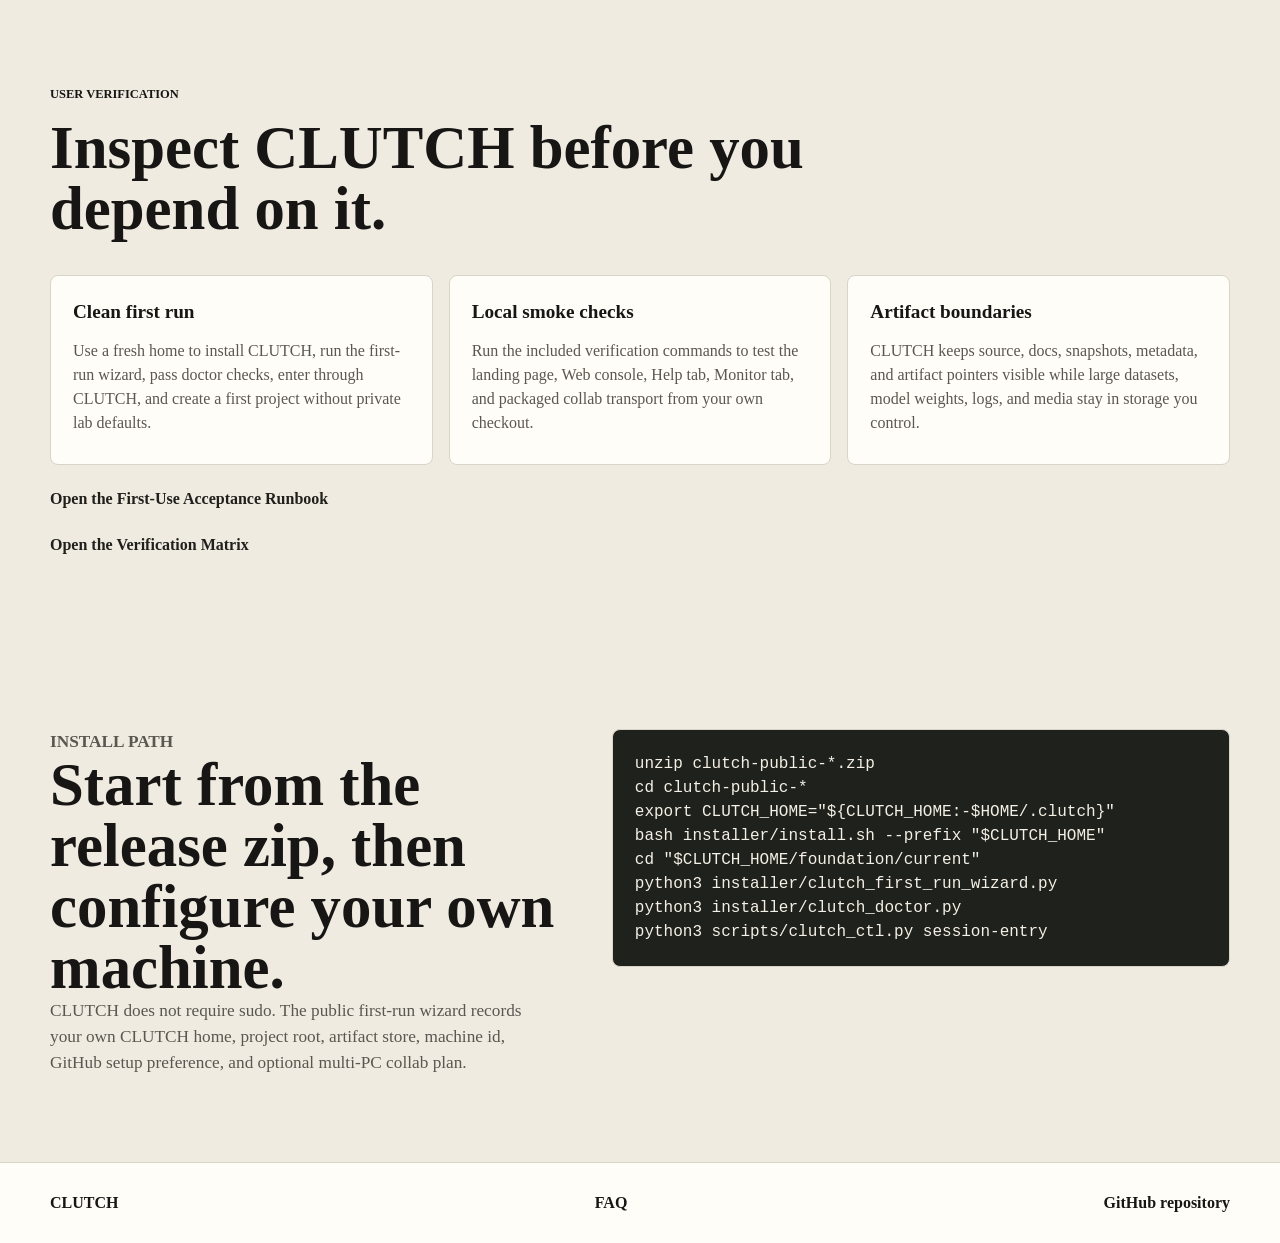
==== commit be6d7625: "Update public CLUTCH distribution" ====
--- a/site/index.html
+++ b/site/index.html
@@ -21,6 +21,7 @@
       <nav class="nav" aria-label="Primary navigation">
         <a class="brand" href="#top">CLUTCH</a>
         <div class="nav-links">
+          <a href="#architecture">Architecture</a>
           <a href="#features">Features</a>
           <a href="#workflow">Workflow</a>
           <a href="#tutorial">Tutorial</a>
@@ -64,6 +65,25 @@
             project state, collab context, backups, and recovery evidence visible
             to the operator.
           </p>
+        </div>
+      </section>
+
+      <section class="section architecture" id="architecture" aria-labelledby="architecture-title">
+        <div class="section-inner">
+          <p class="section-label">Architecture</p>
+          <h2 id="architecture-title">Projects enter CLUTCH before they reach agent PCs.</h2>
+          <p class="section-note">
+            CLUTCH routes the active project through session entry, visible
+            collab transport, local snapshots, project backups, task alarms,
+            and machine-local resources without forcing private hardware,
+            datasets, or credentials into the public package.
+          </p>
+          <figure class="architecture-figure">
+            <img
+              src="../assets/clutch-ecosystem-architecture.svg"
+              alt="CLUTCH top-down ecosystem architecture showing project binding, session entry, collab transport, agent PCs, local snapshots, backups, away development, task alarms, and local AI, robot, and sensor resources"
+            >
+          </figure>
         </div>
       </section>
 
--- a/site/styles.css
+++ b/site/styles.css
@@ -210,6 +210,21 @@
   font-size: 1.08rem;
 }
 
+.architecture-figure {
+  margin: 36px 0 0;
+  border: 1px solid var(--line);
+  border-radius: 8px;
+  background: #ffffff;
+  padding: 18px;
+  box-shadow: 0 14px 36px rgba(23, 22, 20, 0.06);
+}
+
+.architecture-figure img {
+  display: block;
+  width: 100%;
+  height: auto;
+}
+
 .text-link-row {
   margin: 22px 0 0;
 }
